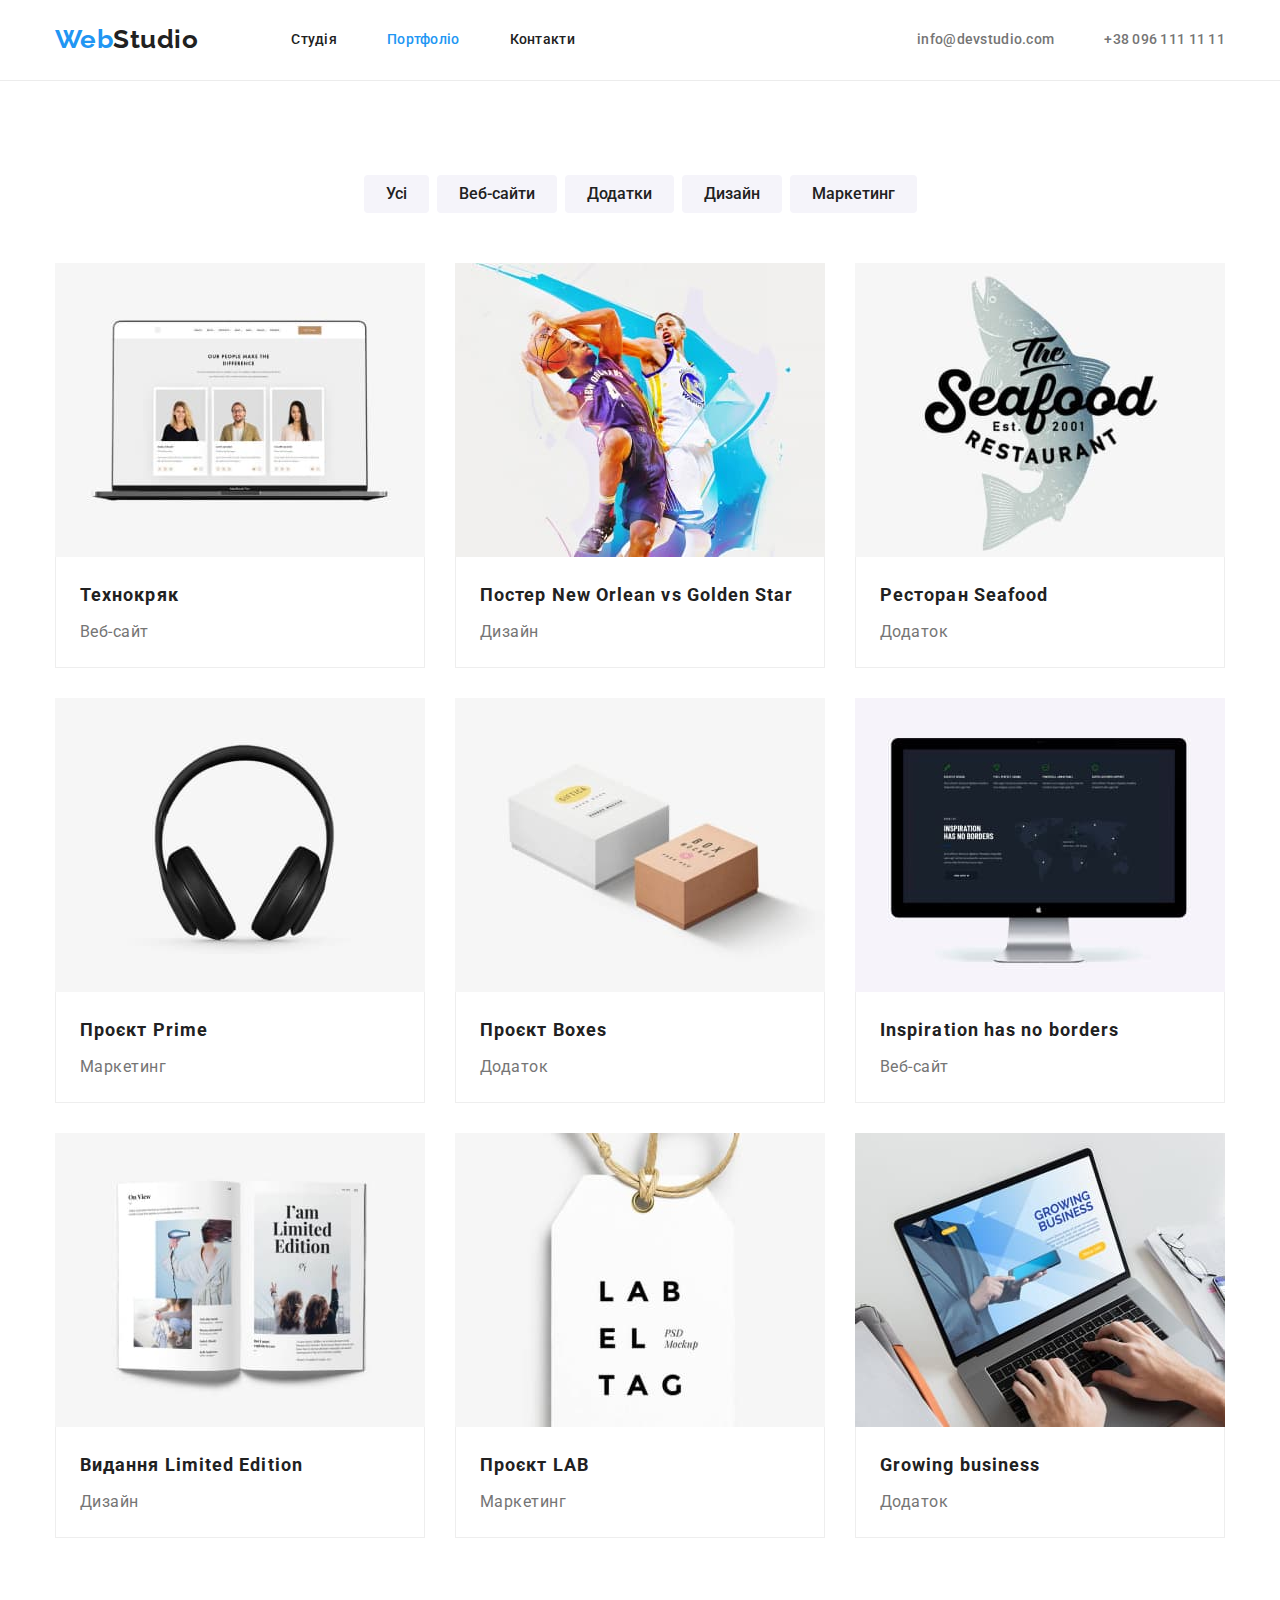
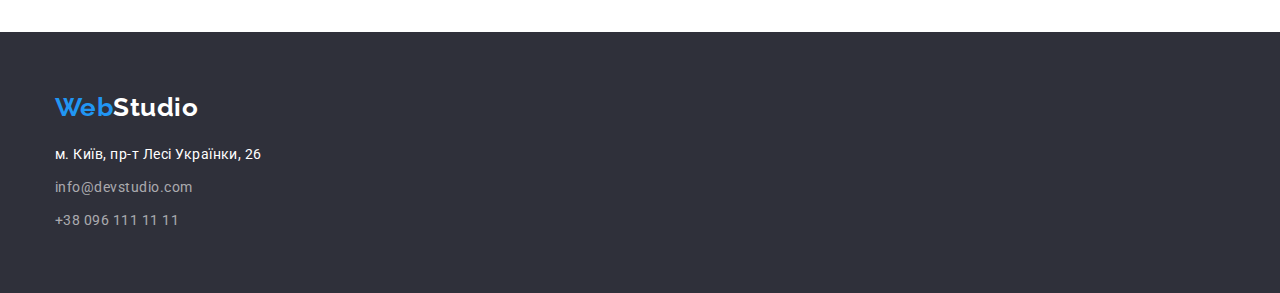
==== portfolio.html @ ee0b1196 "initial commit" ====
<!DOCTYPE html>
<html lang="uk">
  <head>
    <meta charset="UTF-8" />
    <meta http-equiv="X-UA-Compatible" content="IE=edge" />
    <meta name="viewport" content="width=device-width, initial-scale=1.0" />
    <title>Portfolio</title>
    <link
      rel="stylesheet"
      href="https://cdnjs.cloudflare.com/ajax/libs/modern-normalize/1.0.0/modern-normalize.min.css"
    />
    <link rel="preconnect" href="https://fonts.googleapis.com" />
    <link rel="preconnect" href="https://fonts.gstatic.com" crossorigin />
    <link
      href="https://fonts.googleapis.com/css2?family=Raleway:wght@700&family=Roboto:wght@400;500;700;900&display=swap"
      rel="stylesheet"
    />
    <link rel="stylesheet" href="./css/styles.css" />
  </head>
  <body>
    <header class="header">
      <div class="navi-main container">
        <nav class="navi">
          <a href="./index.html" class="header-logo"
            >Web<span class="header-studio">Studio</span></a
          >
          <ul class="navi-list">
            <li class="navi-item"><a href="./index.html" class="navigation">Студія</a></li>
            <li class="navi-item">
              <a href="./portfolio.html" class="navigation current">Портфоліо</a>
            </li>
            <li class="navi-item"><a href="#" class="navigation">Контакти</a></li>
          </ul>
        </nav>

        <ul class="cont-list">
          <li class="cont-item contacts">
            <a href="mailto:info@devstudio.com" class="contacts-top">info@devstudio.com</a>
          </li>
          <li class="cont-item">
            <a href="tel:+380961111111" class="contacts-top">+38 096 111 11 11</a>
          </li>
        </ul>
      </div>
    </header>
    <main>
      <section class="portfolio section">
        <div class="container">
          <h1 class="visually-hidden">Наші роботи</h1>
          <ul class="portfolio-list">
            <li class="portfolio-item">
              <button type="button" class="portfolio-buttons">Усі</button>
            </li>
            <li class="portfolio-item">
              <button type="button" class="portfolio-buttons">Веб-сайти</button>
            </li>
            <li class="portfolio-item">
              <button type="button" class="portfolio-buttons">Додатки</button>
            </li>
            <li class="portfolio-item">
              <button type="button" class="portfolio-buttons">Дизайн</button>
            </li>
            <li class="portfolio-item">
              <button type="button" class="portfolio-buttons">Маркетинг</button>
            </li>
          </ul>

          <ul class="gallery">
            <li class="gallery-box">
              <a class="gallery-link" href="#"
                ><img src="./images/techcrack.jpg" alt="Ноутбук відкритий" width="370" />
                <div class="gallery-item">
                  <h2 class="gallery-title">Технокряк</h2>
                  <p class="gallery-text">Веб-сайт</p>
                </div>
              </a>
            </li>
            <li class="gallery-box">
              <a class="gallery-link" href="#"
                ><img src="./images/basketball.jpg" alt="Два баскетболіста грають" width="370" />
                <div class="gallery-item">
                  <h2 class="gallery-title">Постер New Orlean vs Golden Star</h2>
                  <p class="gallery-text">Дизайн</p>
                </div>
              </a>
            </li>
            <li class="gallery-box">
              <a class="gallery-link" href="#"
                ><img src="./images/seafood.jpg" alt="Риба" width="370" />
                <div class="gallery-item">
                  <h2 class="gallery-title">Ресторан Seafood</h2>
                  <p class="gallery-text">Додаток</p>
                </div>
              </a>
            </li>
            <li class="gallery-box">
              <a class="gallery-link" href="#"
                ><img src="./images/prime.jpg" alt="Навушники" width="370" />
                <div class="gallery-item">
                  <h2 class="gallery-title">Проєкт Prime</h2>
                  <p class="gallery-text">Маркетинг</p>
                </div>
              </a>
            </li>
            <li class="gallery-box">
              <a class="gallery-link" href="#"
                ><img src="./images/boxes.jpg" alt="Дві коробки" width="370" />
                <div class="gallery-item">
                  <h2 class="gallery-title">Проєкт Boxes</h2>
                  <p class="gallery-text">Додаток</p>
                </div>
              </a>
            </li>
            <li class="gallery-box">
              <a class="gallery-link" href="#"
                ><img
                  src="./images/inspiration.jpg"
                  alt="Монітор комп'ютера"
                  width="370"
                  height="294"
                />
                <div class="gallery-item">
                  <h2 lang="en" class="gallery-title">Inspiration has no borders</h2>
                  <p class="gallery-text">Веб-сайт</p>
                </div>
              </a>
            </li>
            <li class="gallery-box">
              <a class="gallery-link" href="#"
                ><img src="./images/limited.jpg" alt="Розгорнутий журнал" width="370" />
                <div class="gallery-item">
                  <h2 class="gallery-title">Видання Limited Edition</h2>
                  <p class="gallery-text">Дизайн</p>
                </div>
              </a>
            </li>
            <li class="gallery-box">
              <a class="gallery-link" href="#"
                ><img src="./images/lab.jpg" alt="Біла бірка" width="370" />
                <div class="gallery-item">
                  <h2 class="gallery-title">Проєкт LAB</h2>
                  <p class="gallery-text">Маркетинг</p>
                </div>
              </a>
            </li>
            <li class="gallery-box">
              <a class="gallery-link" href="#"
                ><img src="./images/growing.jpg" alt="Відкритий ноутбук" width="370" />
                <div class="gallery-item">
                  <h2 lang="en" class="gallery-title">Growing business</h2>
                  <p class="gallery-text">Додаток</p>
                </div>
              </a>
            </li>
          </ul>
        </div>
      </section>
    </main>
    <footer class="footer">
      <div class="footer-container">
        <a href="./index.html" class="footer-logo">Web<span class="footer-studio">Studio</span></a>
        <address>
          <ul class="address-list">
            <li class="address-item">
              <a
                href="https://goo.gl/maps/CPtrU1FHBa2aNyZL9"
                target="_blank"
                rel="noopener noreferrer nofollow"
                class="map-link"
                >м. Київ, пр-т Лесі Українки, 26
              </a>
            </li>
            <li class="address-item">
              <a href="mailto:info@devstudio.com" class="contacts-bottom">info@devstudio.com</a>
            </li>
            <li class="address-item">
              <a href="tel:+380961111111" class="contacts-bottom">+38 096 111 11 11</a>
            </li>
          </ul>
        </address>
      </div>
    </footer>
  </body>
</html>
---- css/styles.css ----
/* основний фон білий #ffffff */
/* акцент #2196f3 */
/* основний колір тексту #757575; */
/* колір заголовків текстку #212121; */
/* колір фону футера #2f303a */
/* 
 */

:root {
  --primary-text-color: #757575;
  --title-text-color: #212121;
  --accent-color: #2196f3;
  --primary-white-color: #ffffff;
  --primary-bg-footer: #2f303a;
  --primary-text-footer: rgba(255, 255, 255, 0.6);
  --filter-bg: #f5f4fa;
  --item-set-gap: 30px;
}

body {
  background-color: var(--primary-white-color);
  color: var(--primary-text-color);
  font-family: 'Roboto', sans-serif;
  letter-spacing: 0.03em;
}

h1,
h2,
h3,
h4,
h5,
h6,
p {
  margin: 0;
}
ul {
  list-style: none;
  margin: 0;
  padding: 0;
}

img {
  display: block;
}
.section {
  padding-top: 94px;
  padding-bottom: 94px;
}

.container {
  width: 1200px;
  padding-left: 15px;
  padding-right: 15px;
  margin: 0 auto;
}

/* .list {
  list-style-type: none;
  display: flex;
  margin: 0;
  padding: 0;
} */

/* Логотип верхній */

.header-logo {
  font-family: 'Raleway', sans-serif;
  color: var(--accent-color);
  font-weight: 700;
  font-size: 26px;
  line-height: 1.19;
  text-decoration-line: none;
  padding-top: 24px;
  padding-bottom: 25px;
  margin-right: 93px;
}

.header-studio {
  font-family: 'raleway', sans-serif;
  color: var(--title-text-color);
  font-weight: 700;
  font-size: 26px;
  line-height: 1.19;
  text-decoration-line: none;
  padding-top: 24px;
  padding-bottom: 25px;
}

.header {
  border-bottom: 1px solid #ececec;
}

/* Навігація */
.navi-main {
  display: flex;
}

.navi {
  padding: 0;
  margin: 0;
  display: flex;
  align-items: center;
  margin-right: auto;
}

.navi-list {
  display: flex;
  align-items: center;
  padding: 0;
  margin: 0;
}

.navi-item {
  display: flex;
  align-content: center;
}

.navi-item:not(:last-child) {
  margin-right: 50px;
}

.navigation {
  color: var(--title-text-color);
  text-decoration-line: none;
  font-weight: 500;
  font-size: 14px;
  line-height: 1.14;
  letter-spacing: 0.02em;
  padding-top: 32px;
  padding-bottom: 32px;
}

.navigation:hover,
.navigation:focus {
  color: var(--accent-color);
}

.navigation.current {
  color: var(--accent-color);
}

/* Контакти */

.cont-list {
  display: flex;
  align-items: center;
  padding: 0;
  margin: 0;
}

.cont-item {
  display: flex;
  align-content: center;
}
.cont-item.contacts:not(:last-child) {
  margin-right: 50px;
}
.contacts-list {
  list-style-type: none;
}

.contacts-top {
  color: var(--primary-text-color);
  text-decoration-line: none;
  font-weight: 500;
  font-size: 14px;
  line-height: 1.14;
  letter-spacing: 0.02em;
  padding-top: 32px;
  padding-bottom: 32px;
}

.contacts-top:hover,
.contacts-top:focus {
  color: var(--accent-color);
}

/* Герой */

.hero {
  background-color: var(--primary-bg-footer);
  display: flex;
  flex-direction: column;
  align-items: center;
  padding-top: 200px;
  padding-bottom: 200px;
}

.hero-title {
  color: var(--primary-white-color);
  font-weight: 900;
  font-size: 44px;
  line-height: 1.36;
  text-align: center;
  letter-spacing: 0.06em;
  text-transform: uppercase;
  display: flex;
  width: 696px;
  margin-bottom: 30px;
  margin-right: auto;
  margin-left: auto;
}

.container > .button-hero {
  display: flex;
  margin: 0 auto;
}

.button-hero {
  font-family: inherit;
  color: var(--primary-white-color);
  background-color: var(--accent-color);
  border-color: var(--accent-color);
  border-radius: 4px;
  border-style: none;

  font-weight: 700;
  font-size: 16px;
  line-height: 1.88;
  letter-spacing: 0.06em;
  cursor: pointer;
  box-shadow: 0px 4px 4px rgba(0, 0, 0, 0.15);

  padding: 10px 32px;
}

.button-hero:hover,
.button-hero:focus {
  background-color: #188ce8;
  border-color: #188ce8;
}

/* Наші переваги */

.advantages-list {
  display: flex;
  gap: var(--item-set-gap);
}

.advantages-item {
  width: 270px;
  text-align: left;
}
/* .advantages-item:not(:last-child) {
  margin-right: 30px;
} */

.advantages-title {
  visibility: hidden;
  color: var(--title-text-color);
}

.advantages-subtitle {
  color: var(--title-text-color);
  font-weight: 700;
  font-size: 14px;
  line-height: 1.14;
  text-transform: uppercase;
  margin-bottom: 10px;
}

.advantages-text {
  color: var(--primary-text-color);
  font-size: 14px;
  line-height: 1.71;
}

/* Чим ми займаємось */

.projects.section {
  padding-top: 0px;
}

.projects-title {
  color: var(--title-text-color);
  font-weight: 700;
  font-size: 36px;
  line-height: 1.17;
  text-align: center;
  margin-top: 0;
  margin-bottom: 50px;
}

.projects-list {
  display: flex;
  gap: var(--item-set-gap);
}
/* .projects-item:not(:first-child) {
  margin-left: 30px;
} */

/* Наша команда */

.profile {
  margin-top: 0;
  margin-bottom: 0;
  background-color: #f5f4fa;
}

.profile-background {
  background-color: var(--primary-white-color);
  padding: 30px;
}

.profile-title {
  color: var(--title-text-color);
  font-weight: 700;
  font-size: 36px;
  line-height: 1.17;
  text-align: center;
  margin-bottom: 50px;
}

.profile-list {
  display: flex;
  gap: var(--item-set-gap);
}
.profile-box {
  box-shadow: 0px 1px 3px rgba(0, 0, 0, 0.12), 0px 1px 1px rgba(0, 0, 0, 0.14),
    0px 2px 1px rgba(0, 0, 0, 0.2);
  border-radius: 0px 0px 4px 4px;
}

.profile-subtitle {
  color: var(--title-text-color);
  font-weight: 500;
  font-size: 16px;
  line-height: 1.19;
  text-align: center;
  margin-bottom: 10px;
}

.profile-text {
  color: var(--primary-text-color);
  font-size: 16px;
  line-height: 1.19;
  text-align: center;
}

/* Портфоліо */

.visually-hidden {
  position: absolute;
  white-space: nowrap;
  width: 1px;
  height: 1px;
  overflow: hidden;
  border: 0;
  padding: 0;
  clip: rect(0 0 0 0);
  clip-path: inset(50%);
  margin: -1px;
}
.portfolio-list {
  display: flex;
  justify-content: center;
  align-items: center;
  flex-wrap: wrap;
  gap: 8px;
  margin-bottom: 50px;
}

.portfolio-buttons {
  color: var(--title-text-color);
  background-color: var(--filter-bg);
  text-decoration-line: none;
  border-color: var(--filter-bg);
  border-radius: 4px;
  border-style: none;
  font-family: inherit;
  font-weight: 500;
  font-size: 16px;
  line-height: 1.63;
  cursor: pointer;
  padding: 6px 22px;
}

.portfolio-buttons:hover,
.portfolio-buttons:focus {
  color: var(--primary-white-color);
  background-color: var(--accent-color);
  border-color: var(--accent-color);
  box-shadow: 0px 3px 1px rgba(0, 0, 0, 0.1), 0px 1px 2px rgba(0, 0, 0, 0.08),
    0px 2px 2px rgba(0, 0, 0, 0.12);
  /* padding: 6px 24px; */
}
/* Галерея */

.gallery {
  list-style-type: none;
  display: flex;
  flex-wrap: wrap;
  gap: var(--item-set-gap);
}
.gallery-box {
}

.gallery-link {
  text-decoration-line: none;
}

.gallery-item {
  display: flex;
  flex-direction: column;
  padding: 20px 24px;
  border-bottom: 1px solid #eeeeee;
  border-right: 1px solid #eeeeee;
  border-left: 1px solid #eeeeee;
}

.gallery-title {
  color: var(--title-text-color);
  font-weight: 700;
  font-size: 18px;
  line-height: 2;
  text-align: left;
  letter-spacing: 0.06em;
  margin-bottom: 4px;
}
.gallery-text {
  color: var(--primary-text-color);
  font-size: 16px;
  line-height: 1.88;
  text-align: left;
}

/* Футер */

.footer {
  background-color: var(--primary-bg-footer);
  padding-top: 60px;
  padding-bottom: 60px;
}

.footer-container {
  width: 1200px;

  padding-left: 15px;
  padding-right: 15px;
  /* background-color: salmon; */
  /* outline: 1px solid red; */
  margin: 0 auto;

  display: flex;
  flex-direction: column;
}
/* Логотип нижній */

.footer-logo {
  font-family: 'Raleway', sans-serif;
  color: var(--accent-color);
  text-decoration-line: none;
  font-weight: 700;
  font-size: 26px;
  line-height: 1.19;
  margin-bottom: 20px;
  display: flex;
}

.footer-studio {
  font-family: 'Raleway', sans-serif;
  color: var(--primary-white-color);
  font-weight: 700;
  font-size: 26px;
  line-height: 1.19;
}

/* Контакти нижні */

.address-list {
  display: flex;
  flex-direction: column;
  gap: 9px;
}

.map-link {
  color: var(--primary-white-color);
  text-decoration-line: none;
  font-style: normal;
  font-size: 14px;
  line-height: 1.71;
}

.contacts-bottom {
  color: var(--primary-text-footer);
  font-style: normal;
  font-size: 14px;
  line-height: 1.71;
  text-decoration-line: none;
}

.contacts-bottom:hover,
.contacts-bottom:focus {
  color: var(--accent-color);
  text-decoration-line: none;
}
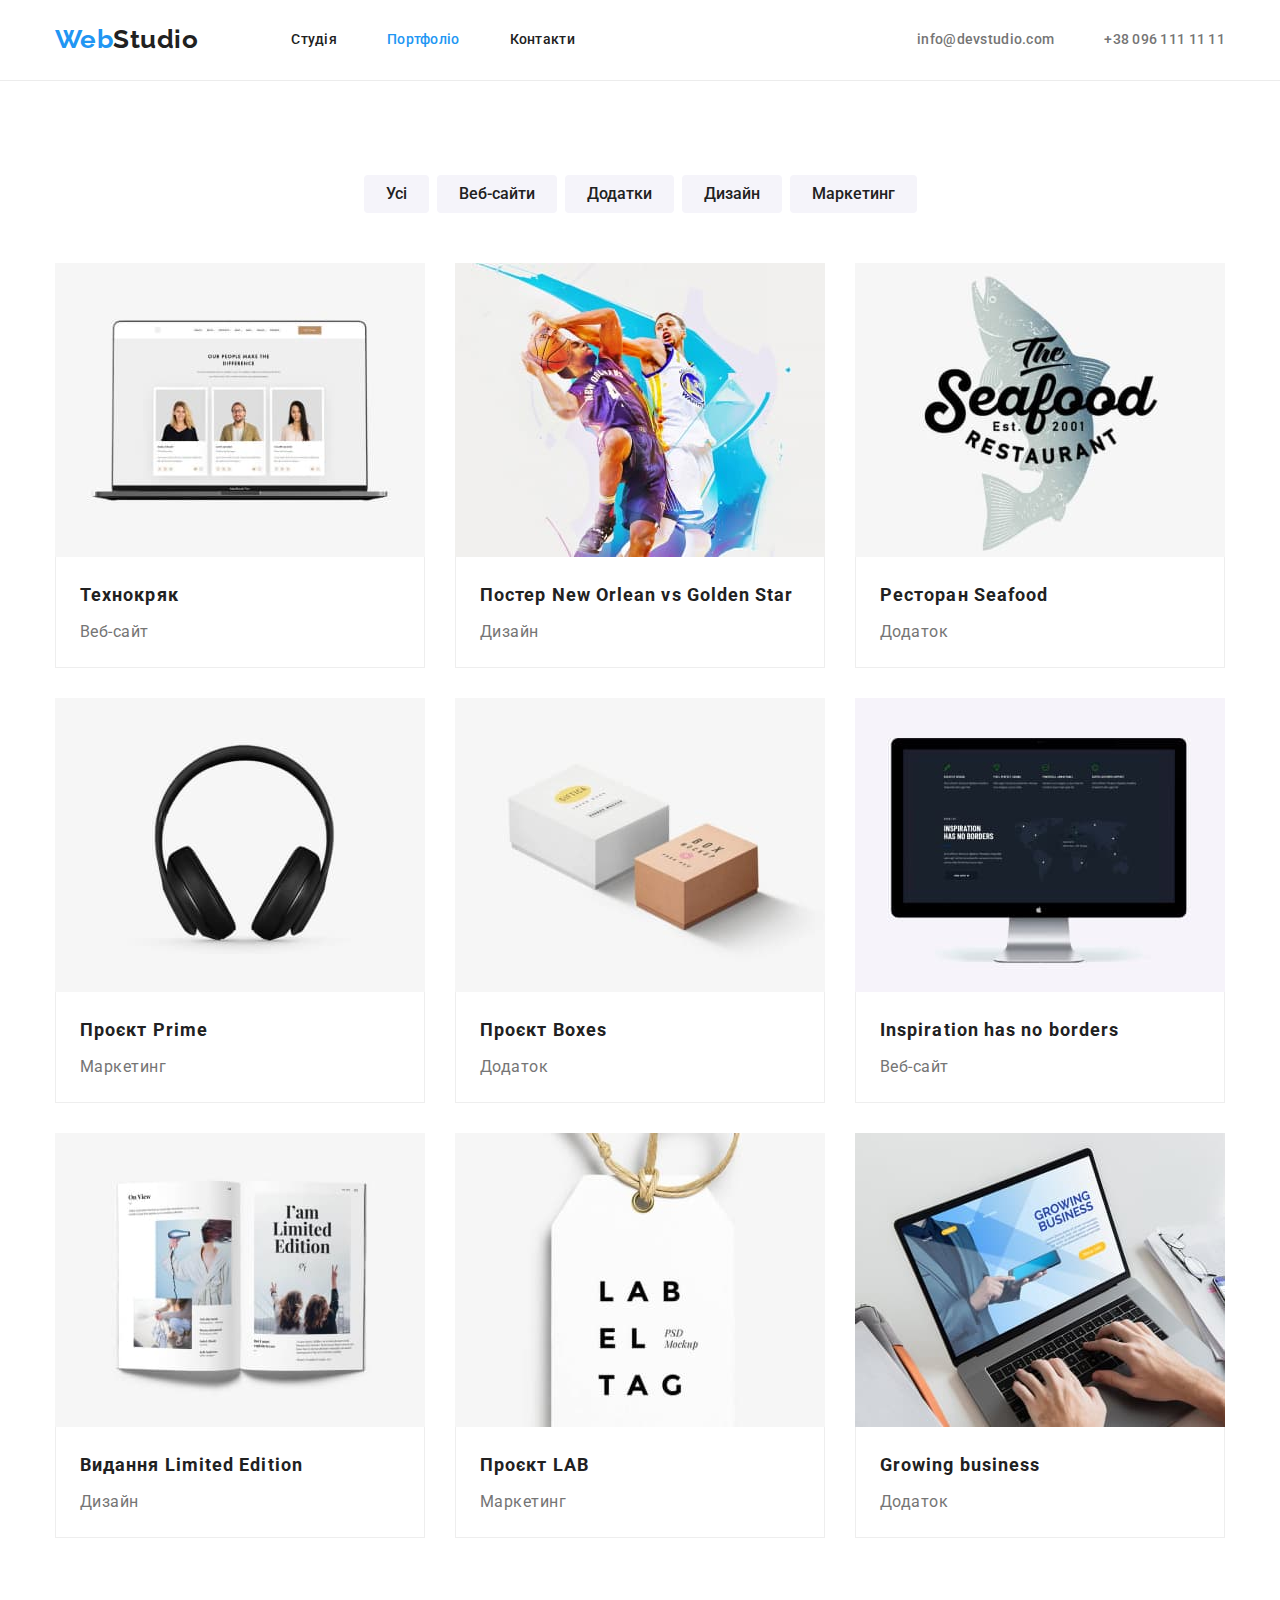
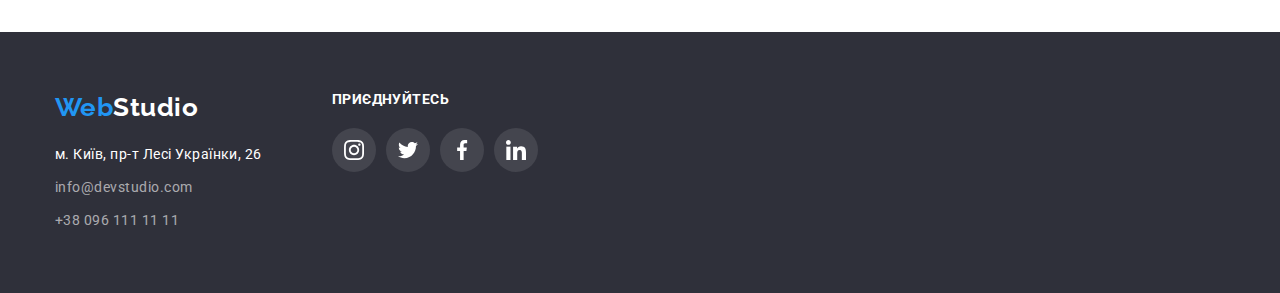
==== commit b5e7b615: "add in footer social icons" ====
--- a/portfolio.html
+++ b/portfolio.html
@@ -158,26 +158,60 @@
     </main>
     <footer class="footer">
       <div class="footer-container">
-        <a href="./index.html" class="footer-logo">Web<span class="footer-studio">Studio</span></a>
-        <address>
-          <ul class="address-list">
-            <li class="address-item">
-              <a
-                href="https://goo.gl/maps/CPtrU1FHBa2aNyZL9"
-                target="_blank"
-                rel="noopener noreferrer nofollow"
-                class="map-link"
-                >м. Київ, пр-т Лесі Українки, 26
-              </a>
-            </li>
-            <li class="address-item">
-              <a href="mailto:info@devstudio.com" class="contacts-bottom">info@devstudio.com</a>
-            </li>
-            <li class="address-item">
-              <a href="tel:+380961111111" class="contacts-bottom">+38 096 111 11 11</a>
-            </li>
-          </ul>
-        </address>
+        <div class="contacts-block">
+          <a href="./index.html" class="footer-logo"
+            >Web<span class="footer-studio">Studio</span></a
+          >
+          <address>
+            <ul class="address-list">
+              <li class="address-item">
+                <a
+                  href="https://goo.gl/maps/CPtrU1FHBa2aNyZL9"
+                  target="_blank"
+                  rel="noopener noreferrer nofollow"
+                  class="map-link"
+                  >м. Київ, пр-т Лесі Українки, 26
+                </a>
+              </li>
+              <li class="address-item">
+                <a href="mailto:info@devstudio.com" class="contacts-bottom">info@devstudio.com</a>
+              </li>
+              <li class="address-item">
+                <a href="tel:+380961111111" class="contacts-bottom">+38 096 111 11 11</a>
+              </li>
+            </ul>
+          </address>
+        </div>
+        <div class="footer-social">
+          <p class="footer-subtitle">Приєднуйтесь</p>
+          <ul class="network-list">
+            <li class="footer-item">
+              <a href="" class="footer-link">
+                <svg class="icon-net" width="20" height="20">
+                  <use href="./images/icons.svg#icon-instagram"></use>
+                </svg>
+              </a>
+            </li>
+            <li class="footer-item">
+              <a href="" class="footer-link"
+                ><svg class="icon-net" width="20" height="20">
+                  <use href="./images/icons.svg#icon-twitter"></use></svg
+              ></a>
+            </li>
+            <li class="footer-item">
+              <a href="" class="footer-link"
+                ><svg class="icon-net" width="20" height="20">
+                  <use href="./images/icons.svg#icon-facebook"></use></svg
+              ></a>
+            </li>
+            <li class="footer-item">
+              <a href="" class="footer-link"
+                ><svg class="icon-net" width="20" height="20">
+                  <use href="./images/icons.svg#icon-linkedin"></use></svg
+              ></a>
+            </li>
+          </ul>
+        </div>
       </div>
     </footer>
   </body>
--- a/css/styles.css
+++ b/css/styles.css
@@ -9,11 +9,12 @@
 :root {
   --primary-text-color: #757575;
   --title-text-color: #212121;
+  --primary-text-footer: rgba(255, 255, 255, 0.6);
   --accent-color: #2196f3;
   --primary-white-color: #ffffff;
-  --primary-bg-footer: #2f303a;
-  --primary-text-footer: rgba(255, 255, 255, 0.6);
-  --filter-bg: #f5f4fa;
+  --primary-background-footer: #2f303a;
+  --filter-background: #f5f4fa;
+  --primary-icon-color: #afb1b8;
   --item-set-gap: 30px;
 }
 
@@ -41,6 +42,7 @@
 
 img {
   display: block;
+  /* object-fit: cover; */
 }
 .section {
   padding-top: 94px;
@@ -61,6 +63,14 @@
   padding: 0;
 } */
 
+.title {
+  color: var(--title-text-color);
+  font-weight: 700;
+  font-size: 36px;
+  line-height: 1.17;
+  text-align: center;
+  margin-bottom: 50px;
+}
 /* Логотип верхній */
 
 .header-logo {
@@ -184,6 +194,11 @@
   align-items: center;
   padding-top: 200px;
   padding-bottom: 200px;
+  max-width: 1600px;
+  height: 600px;
+  margin: 0 auto;
+  background-image: linear-gradient(to right, rgba(47, 48, 58, 0.4), rgba(47, 48, 58, 0.4)),
+    url(../images/herobackground.jpg);
 }
 
 .hero-title {
@@ -237,6 +252,29 @@
   gap: var(--item-set-gap);
 }
 
+.advantages-item::before {
+  content: '';
+  display: block;
+  height: 120px;
+  background-color: var(--filter-background);
+  padding: 25px 100px;
+  margin-bottom: 30px;
+  background-position: center;
+  background-repeat: no-repeat;
+  border-radius: 4px;
+}
+.icon-antenna::before {
+  background-image: url(../images/antenna.svg);
+}
+.icon-clock::before {
+  background-image: url(../images/clock.svg);
+}
+.icon-diagram::before {
+  background-image: url(../images/diagram.svg);
+}
+.icon-astronaut::before {
+  background-image: url(../images/astronaut.svg);
+}
 .advantages-item {
   width: 270px;
   text-align: left;
@@ -271,23 +309,10 @@
   padding-top: 0px;
 }
 
-.projects-title {
-  color: var(--title-text-color);
-  font-weight: 700;
-  font-size: 36px;
-  line-height: 1.17;
-  text-align: center;
-  margin-top: 0;
-  margin-bottom: 50px;
-}
-
 .projects-list {
   display: flex;
   gap: var(--item-set-gap);
 }
-/* .projects-item:not(:first-child) {
-  margin-left: 30px;
-} */
 
 /* Наша команда */
 
@@ -300,15 +325,6 @@
 .profile-background {
   background-color: var(--primary-white-color);
   padding: 30px;
-}
-
-.profile-title {
-  color: var(--title-text-color);
-  font-weight: 700;
-  font-size: 36px;
-  line-height: 1.17;
-  text-align: center;
-  margin-bottom: 50px;
 }
 
 .profile-list {
@@ -335,6 +351,62 @@
   font-size: 16px;
   line-height: 1.19;
   text-align: center;
+  margin-bottom: 16px;
+}
+
+.network-list {
+  display: flex;
+  gap: 10px;
+  align-items: center;
+  justify-content: center;
+}
+
+.network-link {
+  display: flex;
+  width: 44px;
+  height: 44px;
+  border-radius: 50%;
+  background-color: var(--primary-white-color);
+  fill: var(--primary-icon-color);
+  justify-content: center;
+  align-items: center;
+}
+
+.network-link:hover {
+  fill: var(--primary-white-color);
+  background-color: var(--accent-color);
+}
+
+/* Наші клієнти */
+
+.clients-list {
+  display: flex;
+  gap: 30px;
+  justify-content: center;
+}
+.clients-item {
+  display: flex;
+  justify-content: center;
+  align-items: center;
+}
+
+.icon-clients {
+  fill: var(--primary-icon-color);
+}
+.clients-link {
+  width: 170px;
+  height: 92px;
+  padding: 16px 32px;
+  display: flex;
+  border: 1px solid var(--primary-icon-color);
+  border-radius: 4px;
+}
+.clients-link:hover {
+  border: 1px solid var(--accent-color);
+}
+
+.clients-link:hover .icon-clients {
+  fill: var(--accent-color);
 }
 
 /* Портфоліо */
@@ -362,9 +434,9 @@
 
 .portfolio-buttons {
   color: var(--title-text-color);
-  background-color: var(--filter-bg);
-  text-decoration-line: none;
-  border-color: var(--filter-bg);
+  background-color: var(--filter-background);
+  text-decoration-line: none;
+  border-color: var(--filter-background);
   border-radius: 4px;
   border-style: none;
   font-family: inherit;
@@ -427,7 +499,7 @@
 /* Футер */
 
 .footer {
-  background-color: var(--primary-bg-footer);
+  background-color: var(--primary-background-footer);
   padding-top: 60px;
   padding-bottom: 60px;
 }
@@ -440,9 +512,7 @@
   /* background-color: salmon; */
   /* outline: 1px solid red; */
   margin: 0 auto;
-
-  display: flex;
-  flex-direction: column;
+  display: flex;
 }
 /* Логотип нижній */
 
@@ -480,6 +550,9 @@
   font-size: 14px;
   line-height: 1.71;
 }
+.contacts-block {
+  margin-right: 70px;
+}
 
 .contacts-bottom {
   color: var(--primary-text-footer);
@@ -494,3 +567,33 @@
   color: var(--accent-color);
   text-decoration-line: none;
 }
+
+.footer-social {
+}
+.footer-subtitle {
+  color: var(--primary-white-color);
+  font-weight: 700;
+  font-size: 14px;
+  line-height: 1.14;
+  text-transform: uppercase;
+  letter-spacing: 0.03em;
+  margin-bottom: 20px;
+}
+.network-list {
+}
+.footer-item {
+}
+.footer-link {
+  display: flex;
+  width: 44px;
+  height: 44px;
+  border-radius: 50%;
+  background-color: rgba(255, 255, 255, 0.1);
+  fill: var(--primary-white-color);
+  justify-content: center;
+  align-items: center;
+}
+
+.footer-link:hover {
+  background-color: var(--accent-color);
+}
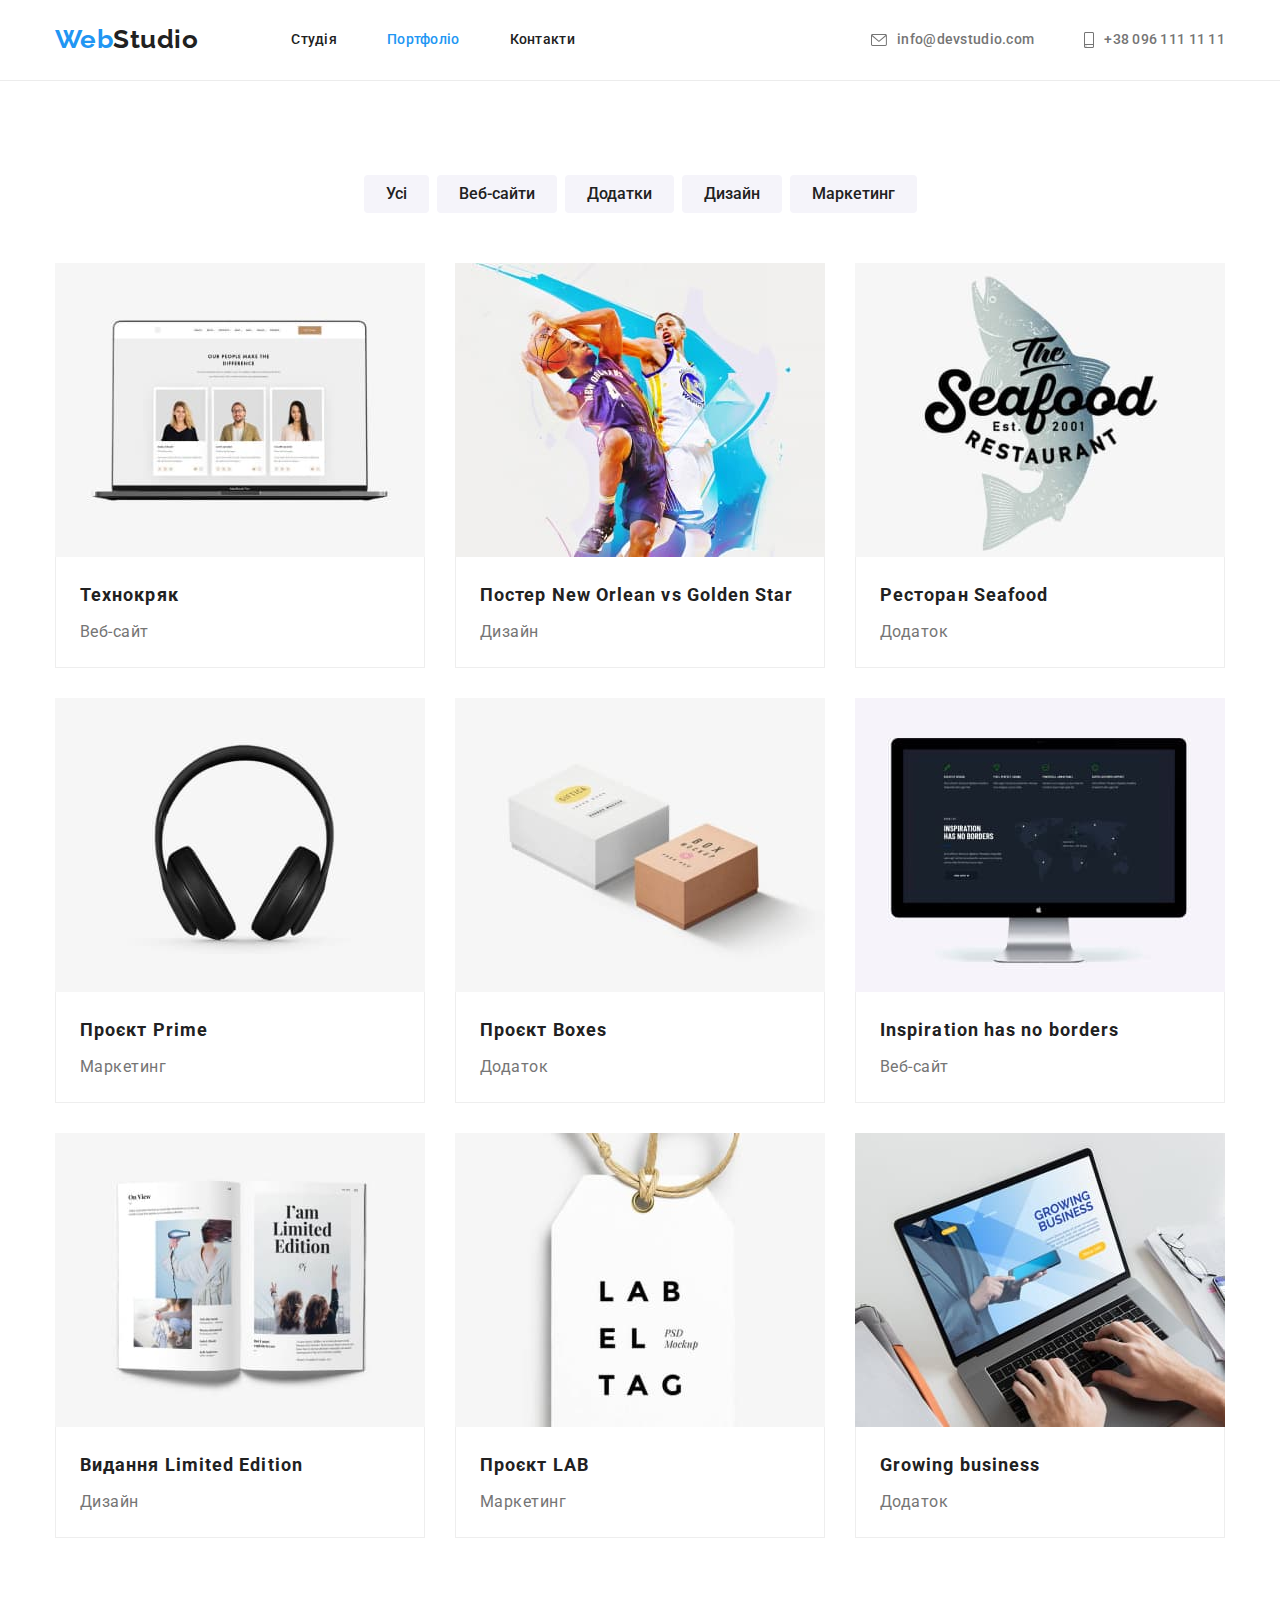
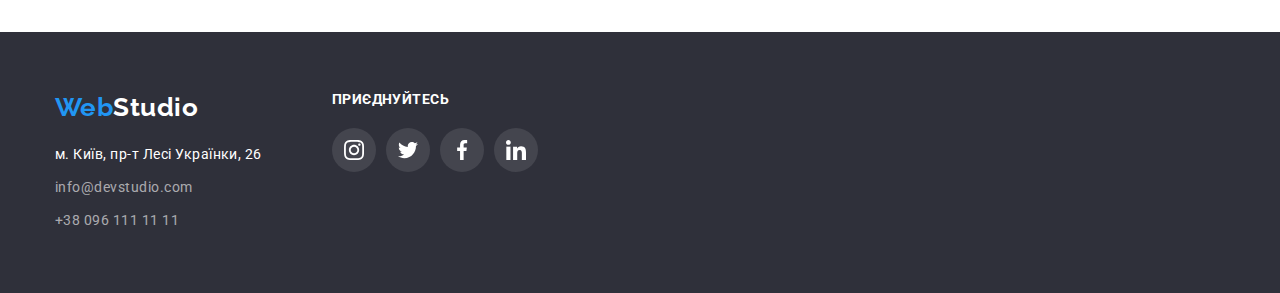
==== commit 74d932c8: "add hover,focus for icons" ====
--- a/portfolio.html
+++ b/portfolio.html
@@ -25,7 +25,9 @@
             >Web<span class="header-studio">Studio</span></a
           >
           <ul class="navi-list">
-            <li class="navi-item"><a href="./index.html" class="navigation">Студія</a></li>
+            <li class="navi-item">
+              <a href="./index.html" class="navigation">Студія</a>
+            </li>
             <li class="navi-item">
               <a href="./portfolio.html" class="navigation current">Портфоліо</a>
             </li>
@@ -35,10 +37,18 @@
 
         <ul class="cont-list">
           <li class="cont-item contacts">
-            <a href="mailto:info@devstudio.com" class="contacts-top">info@devstudio.com</a>
+            <a href="mailto:info@devstudio.com" class="contacts-top"
+              ><svg class="icon-contacts" width="16" height="12">
+                <use href="./images/icons.svg#icon-envelope"></use></svg
+              >info@devstudio.com</a
+            >
           </li>
           <li class="cont-item">
-            <a href="tel:+380961111111" class="contacts-top">+38 096 111 11 11</a>
+            <a href="tel:+380961111111" class="contacts-top"
+              ><svg class="icon-contacts" width="10" height="16">
+                <use href="./images/icons.svg#icon-smartphone"></use></svg
+              >+38 096 111 11 11</a
+            >
           </li>
         </ul>
       </div>
--- a/css/styles.css
+++ b/css/styles.css
@@ -16,6 +16,7 @@
   --filter-background: #f5f4fa;
   --primary-icon-color: #afb1b8;
   --item-set-gap: 30px;
+  --icon-set-gap: 10px;
 }
 
 body {
@@ -161,7 +162,13 @@
 .cont-item {
   display: flex;
   align-content: center;
-}
+  justify-content: center;
+}
+
+.icon-contacts {
+  margin-right: 10px;
+}
+
 .cont-item.contacts:not(:last-child) {
   margin-right: 50px;
 }
@@ -178,11 +185,16 @@
   letter-spacing: 0.02em;
   padding-top: 32px;
   padding-bottom: 32px;
+  fill: var(--primary-text-color);
+  display: flex;
+  align-items: center;
+  justify-content: center;
 }
 
 .contacts-top:hover,
 .contacts-top:focus {
   color: var(--accent-color);
+  fill: var(--accent-color);
 }
 
 /* Герой */
@@ -356,7 +368,7 @@
 
 .network-list {
   display: flex;
-  gap: 10px;
+  gap: var(--icon-set-gap);
   align-items: center;
   justify-content: center;
 }
@@ -372,7 +384,8 @@
   align-items: center;
 }
 
-.network-link:hover {
+.network-link:hover,
+.network-link:focus {
   fill: var(--primary-white-color);
   background-color: var(--accent-color);
 }
@@ -381,7 +394,7 @@
 
 .clients-list {
   display: flex;
-  gap: 30px;
+  gap: var(--item-set-gap);
   justify-content: center;
 }
 .clients-item {
@@ -400,12 +413,16 @@
   display: flex;
   border: 1px solid var(--primary-icon-color);
   border-radius: 4px;
-}
-.clients-link:hover {
+  align-items: center;
+  justify-content: center;
+}
+.clients-link:hover,
+.clients-link:focus {
   border: 1px solid var(--accent-color);
 }
 
-.clients-link:hover .icon-clients {
+.clients-link:hover .icon-clients,
+.clients-link:focus .icon-clients {
   fill: var(--accent-color);
 }
 
@@ -464,7 +481,10 @@
   flex-wrap: wrap;
   gap: var(--item-set-gap);
 }
-.gallery-box {
+.gallery-box:hover,
+.gallery-box:focus {
+  box-shadow: 0px 1px 1px rgba(0, 0, 0, 0.12), 0px 4px 4px rgba(0, 0, 0, 0.06),
+    1px 4px 6px rgba(0, 0, 0, 0.16);
 }
 
 .gallery-link {
@@ -594,6 +614,7 @@
   align-items: center;
 }
 
-.footer-link:hover {
+.footer-link:hover,
+.footer-link:focus {
   background-color: var(--accent-color);
 }
